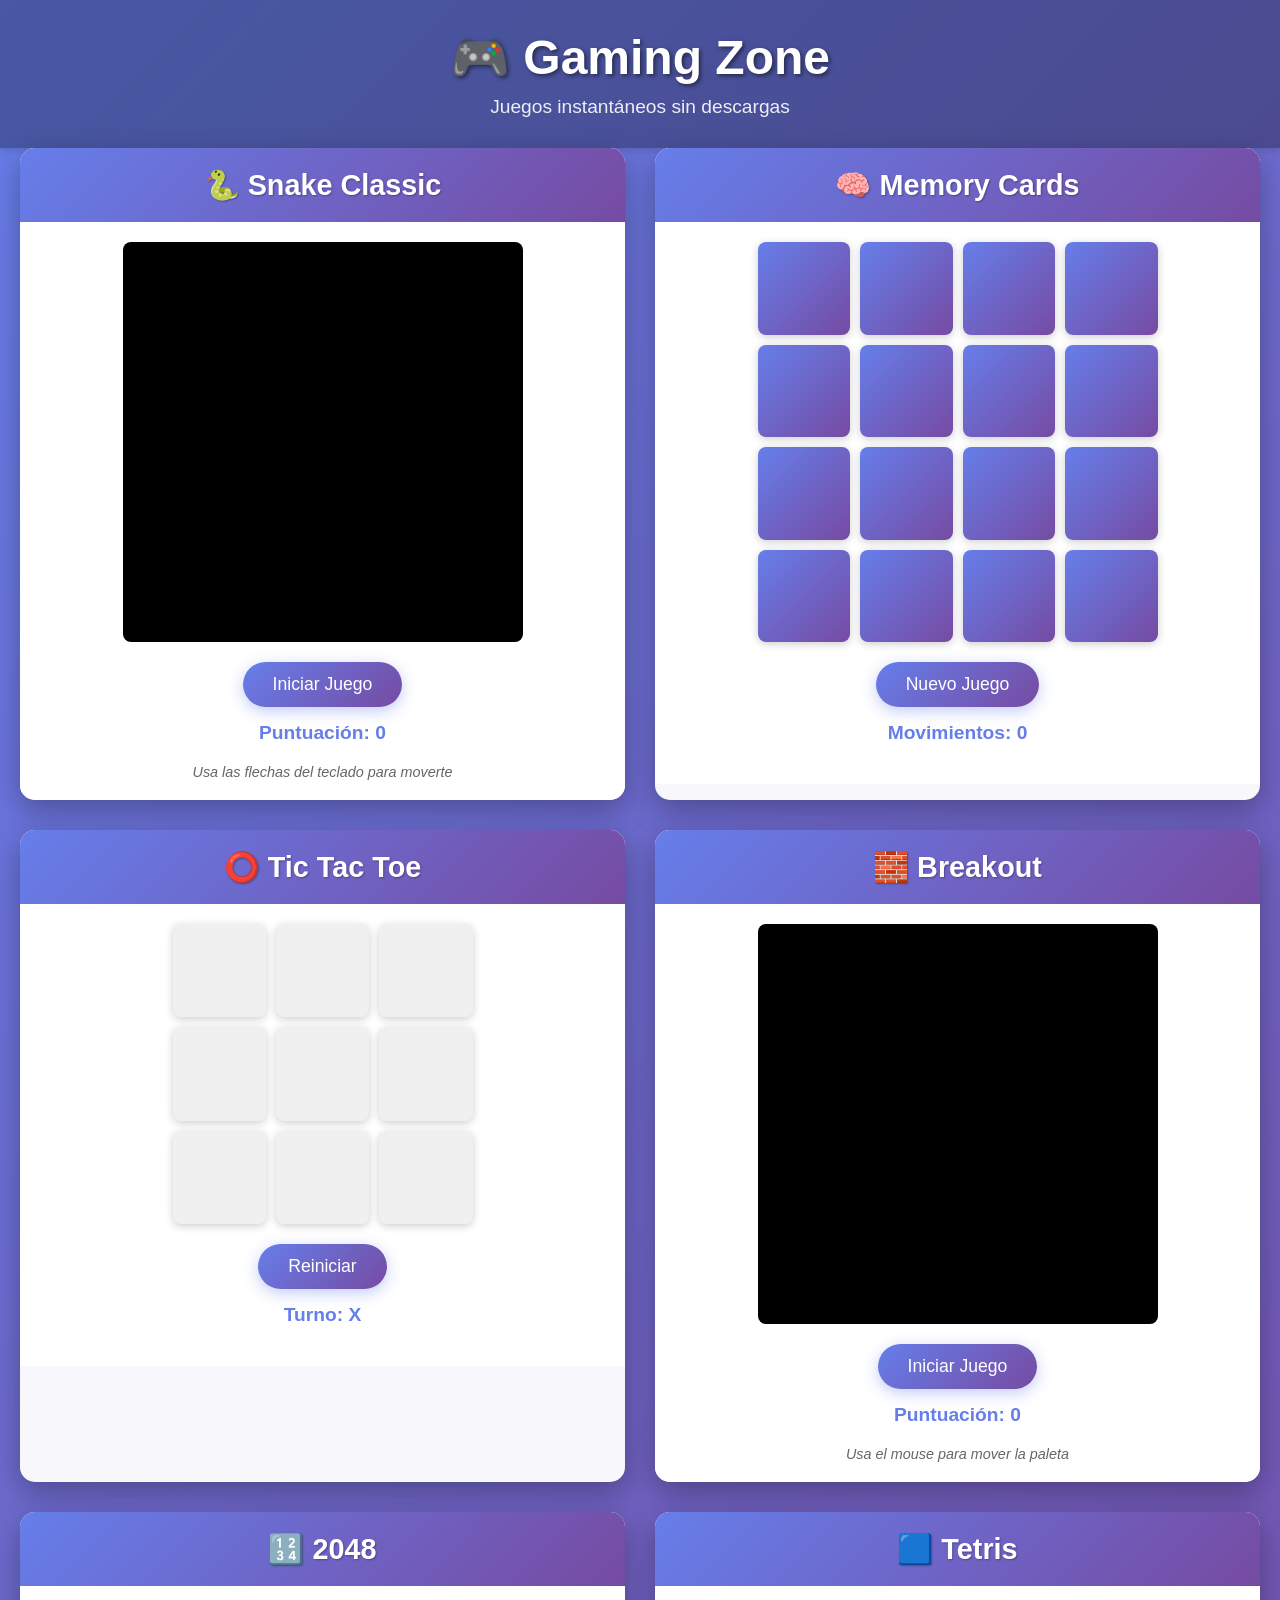
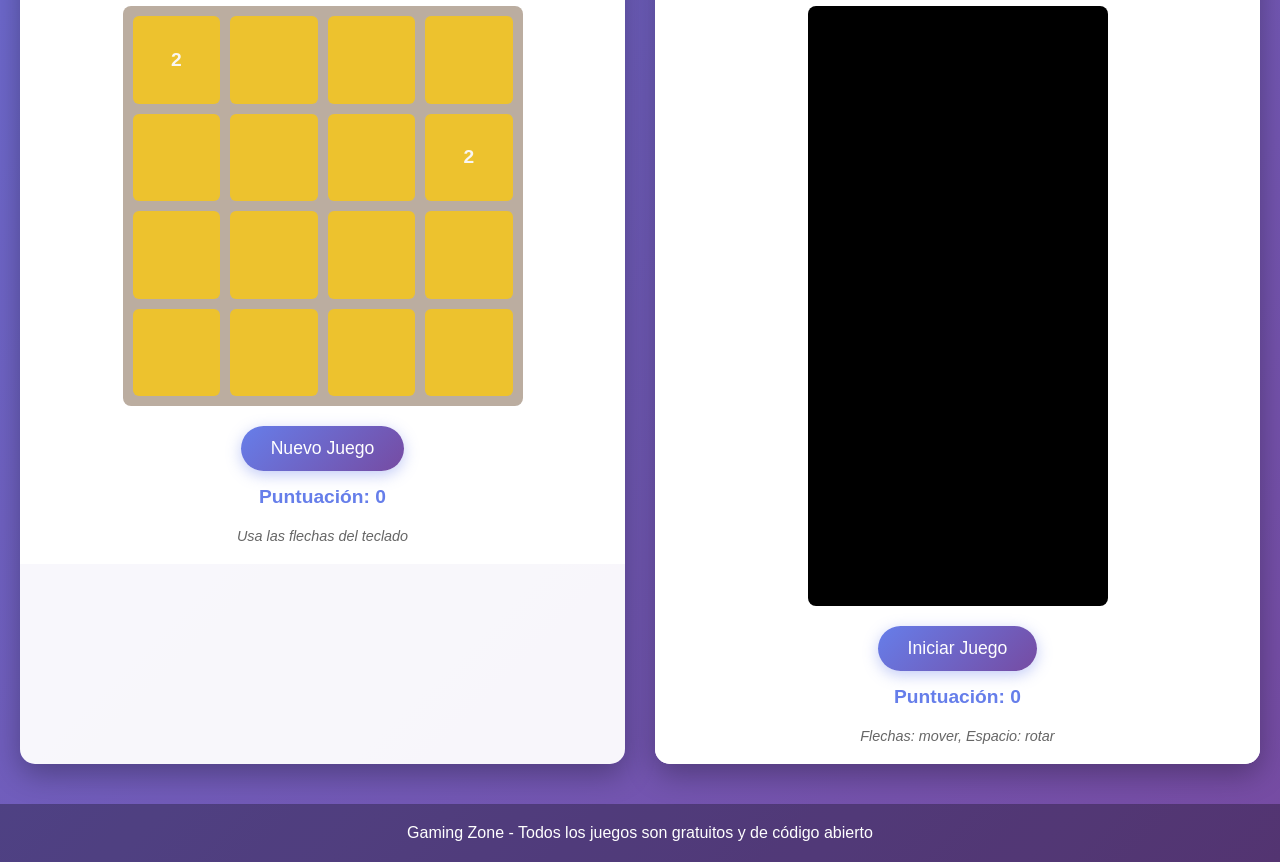
==== index.html @ 4c5938d7 "Crear Gaming Zone - Página de juegos HTML5 para Cloudflare Pages - Añadidos 6 juegos HTML5 completam" ====
<!DOCTYPE html>
<html lang="es">
<head>
    <meta charset="UTF-8">
    <meta name="viewport" content="width=device-width, initial-scale=1.0">
    <title>Gaming Zone - Juegos Gratis</title>
    <link rel="stylesheet" href="styles.css">
</head>
<body>
    <header>
        <div class="container">
            <h1>🎮 Gaming Zone</h1>
            <p class="subtitle">Juegos instantáneos sin descargas</p>
        </div>
    </header>

    <main class="container">
        <section class="games-grid">
            <!-- Snake Game -->
            <div class="game-card">
                <div class="game-header">
                    <h2>🐍 Snake Classic</h2>
                </div>
                <div class="game-container">
                    <canvas id="snakeGame" width="400" height="400"></canvas>
                    <div class="game-controls">
                        <button onclick="startSnake()">Iniciar Juego</button>
                        <p class="score">Puntuación: <span id="snakeScore">0</span></p>
                    </div>
                    <p class="instructions">Usa las flechas del teclado para moverte</p>
                </div>
            </div>

            <!-- Memory Game -->
            <div class="game-card">
                <div class="game-header">
                    <h2>🧠 Memory Cards</h2>
                </div>
                <div class="game-container">
                    <div id="memoryGame" class="memory-grid"></div>
                    <div class="game-controls">
                        <button onclick="startMemory()">Nuevo Juego</button>
                        <p class="score">Movimientos: <span id="memoryMoves">0</span></p>
                    </div>
                </div>
            </div>

            <!-- Tic Tac Toe -->
            <div class="game-card">
                <div class="game-header">
                    <h2>⭕ Tic Tac Toe</h2>
                </div>
                <div class="game-container">
                    <div id="ticTacToe" class="tictactoe-grid"></div>
                    <div class="game-controls">
                        <button onclick="startTicTacToe()">Reiniciar</button>
                        <p class="score" id="tictactoeStatus">Turno: X</p>
                    </div>
                </div>
            </div>

            <!-- Breakout Game -->
            <div class="game-card">
                <div class="game-header">
                    <h2>🧱 Breakout</h2>
                </div>
                <div class="game-container">
                    <canvas id="breakoutGame" width="400" height="400"></canvas>
                    <div class="game-controls">
                        <button onclick="startBreakout()">Iniciar Juego</button>
                        <p class="score">Puntuación: <span id="breakoutScore">0</span></p>
                    </div>
                    <p class="instructions">Usa el mouse para mover la paleta</p>
                </div>
            </div>

            <!-- 2048 Game -->
            <div class="game-card">
                <div class="game-header">
                    <h2>🔢 2048</h2>
                </div>
                <div class="game-container">
                    <div id="game2048" class="game2048-grid"></div>
                    <div class="game-controls">
                        <button onclick="start2048()">Nuevo Juego</button>
                        <p class="score">Puntuación: <span id="score2048">0</span></p>
                    </div>
                    <p class="instructions">Usa las flechas del teclado</p>
                </div>
            </div>

            <!-- Tetris -->
            <div class="game-card">
                <div class="game-header">
                    <h2>🟦 Tetris</h2>
                </div>
                <div class="game-container">
                    <canvas id="tetrisGame" width="300" height="600"></canvas>
                    <div class="game-controls">
                        <button onclick="startTetris()">Iniciar Juego</button>
                        <p class="score">Puntuación: <span id="tetrisScore">0</span></p>
                    </div>
                    <p class="instructions">Flechas: mover, Espacio: rotar</p>
                </div>
            </div>
        </section>
    </main>

    <footer>
        <div class="container">
            <p>Gaming Zone - Todos los juegos son gratuitos y de código abierto</p>
        </div>
    </footer>

    <script src="games.js"></script>
</body>
</html>
---- styles.css ----
* {
    margin: 0;
    padding: 0;
    box-sizing: border-box;
}

body {
    font-family: 'Segoe UI', Tahoma, Geneva, Verdana, sans-serif;
    background: linear-gradient(135deg, #667eea 0%, #764ba2 100%);
    min-height: 100vh;
    color: #fff;
}

.container {
    max-width: 1400px;
    margin: 0 auto;
    padding: 0 20px;
}

header {
    background: rgba(0, 0, 0, 0.3);
    padding: 30px 0;
    text-align: center;
    box-shadow: 0 4px 6px rgba(0, 0, 0, 0.1);
}

header h1 {
    font-size: 3em;
    margin-bottom: 10px;
    text-shadow: 2px 2px 4px rgba(0, 0, 0, 0.5);
}

.subtitle {
    font-size: 1.2em;
    opacity: 0.9;
}

main {
    padding: 40px 20px;
}

.games-grid {
    display: grid;
    grid-template-columns: repeat(auto-fit, minmax(450px, 1fr));
    gap: 30px;
    margin-bottom: 40px;
}

.game-card {
    background: rgba(255, 255, 255, 0.95);
    border-radius: 15px;
    overflow: hidden;
    box-shadow: 0 10px 30px rgba(0, 0, 0, 0.3);
    transition: transform 0.3s ease, box-shadow 0.3s ease;
}

.game-card:hover {
    transform: translateY(-5px);
    box-shadow: 0 15px 40px rgba(0, 0, 0, 0.4);
}

.game-header {
    background: linear-gradient(135deg, #667eea 0%, #764ba2 100%);
    padding: 20px;
    text-align: center;
}

.game-header h2 {
    color: #fff;
    font-size: 1.8em;
    text-shadow: 1px 1px 2px rgba(0, 0, 0, 0.3);
}

.game-container {
    padding: 20px;
    background: #fff;
    color: #333;
}

canvas {
    display: block;
    margin: 0 auto 20px;
    background: #000;
    border-radius: 8px;
    max-width: 100%;
    height: auto;
}

.game-controls {
    text-align: center;
    margin: 20px 0;
}

.game-controls button {
    background: linear-gradient(135deg, #667eea 0%, #764ba2 100%);
    color: white;
    border: none;
    padding: 12px 30px;
    font-size: 1.1em;
    border-radius: 25px;
    cursor: pointer;
    transition: all 0.3s ease;
    box-shadow: 0 4px 15px rgba(102, 126, 234, 0.4);
}

.game-controls button:hover {
    transform: scale(1.05);
    box-shadow: 0 6px 20px rgba(102, 126, 234, 0.6);
}

.game-controls button:active {
    transform: scale(0.98);
}

.score {
    margin-top: 15px;
    font-size: 1.2em;
    font-weight: bold;
    color: #667eea;
}

.instructions {
    text-align: center;
    font-size: 0.9em;
    color: #666;
    margin-top: 10px;
    font-style: italic;
}

/* Memory Game Styles */
.memory-grid {
    display: grid;
    grid-template-columns: repeat(4, 1fr);
    gap: 10px;
    max-width: 400px;
    margin: 0 auto 20px;
}

.memory-card {
    aspect-ratio: 1;
    background: linear-gradient(135deg, #667eea 0%, #764ba2 100%);
    border-radius: 8px;
    cursor: pointer;
    display: flex;
    align-items: center;
    justify-content: center;
    font-size: 2em;
    transition: all 0.3s ease;
    box-shadow: 0 2px 8px rgba(0, 0, 0, 0.2);
}

.memory-card:hover {
    transform: scale(1.05);
}

.memory-card.flipped {
    background: #fff;
    box-shadow: 0 4px 12px rgba(0, 0, 0, 0.3);
}

.memory-card.matched {
    background: #4caf50;
    cursor: default;
}

/* Tic Tac Toe Styles */
.tictactoe-grid {
    display: grid;
    grid-template-columns: repeat(3, 1fr);
    gap: 10px;
    max-width: 300px;
    margin: 0 auto 20px;
}

.tictactoe-cell {
    aspect-ratio: 1;
    background: #f0f0f0;
    border-radius: 8px;
    cursor: pointer;
    display: flex;
    align-items: center;
    justify-content: center;
    font-size: 3em;
    font-weight: bold;
    transition: all 0.2s ease;
    box-shadow: 0 2px 8px rgba(0, 0, 0, 0.2);
}

.tictactoe-cell:hover {
    background: #e0e0e0;
    transform: scale(1.05);
}

.tictactoe-cell.x {
    color: #667eea;
}

.tictactoe-cell.o {
    color: #764ba2;
}

/* 2048 Game Styles */
.game2048-grid {
    display: grid;
    grid-template-columns: repeat(4, 1fr);
    gap: 10px;
    max-width: 400px;
    margin: 0 auto 20px;
    background: #bbada0;
    padding: 10px;
    border-radius: 8px;
}

.tile-2048 {
    aspect-ratio: 1;
    background: #eee4da;
    border-radius: 6px;
    display: flex;
    align-items: center;
    justify-content: center;
    font-size: 2em;
    font-weight: bold;
    color: #776e65;
    transition: all 0.15s ease;
}

.tile-2048.tile-2 { background: #eee4da; color: #776e65; }
.tile-2048.tile-4 { background: #ede0c8; color: #776e65; }
.tile-2048.tile-8 { background: #f2b179; color: #f9f6f2; }
.tile-2048.tile-16 { background: #f59563; color: #f9f6f2; }
.tile-2048.tile-32 { background: #f67c5f; color: #f9f6f2; }
.tile-2048.tile-64 { background: #f65e3b; color: #f9f6f2; }
.tile-2048.tile-128 { background: #edcf72; color: #f9f6f2; font-size: 1.5em; }
.tile-2048.tile-256 { background: #edcc61; color: #f9f6f2; font-size: 1.5em; }
.tile-2048.tile-512 { background: #edc850; color: #f9f6f2; font-size: 1.5em; }
.tile-2048.tile-1024 { background: #edc53f; color: #f9f6f2; font-size: 1.2em; }
.tile-2048.tile-2048 { background: #edc22e; color: #f9f6f2; font-size: 1.2em; }

footer {
    background: rgba(0, 0, 0, 0.3);
    padding: 20px 0;
    text-align: center;
    margin-top: 40px;
}

/* Responsive Design */
@media (max-width: 768px) {
    .games-grid {
        grid-template-columns: 1fr;
        gap: 20px;
    }

    header h1 {
        font-size: 2em;
    }

    .game-header h2 {
        font-size: 1.4em;
    }

    canvas {
        max-width: 100%;
    }
}
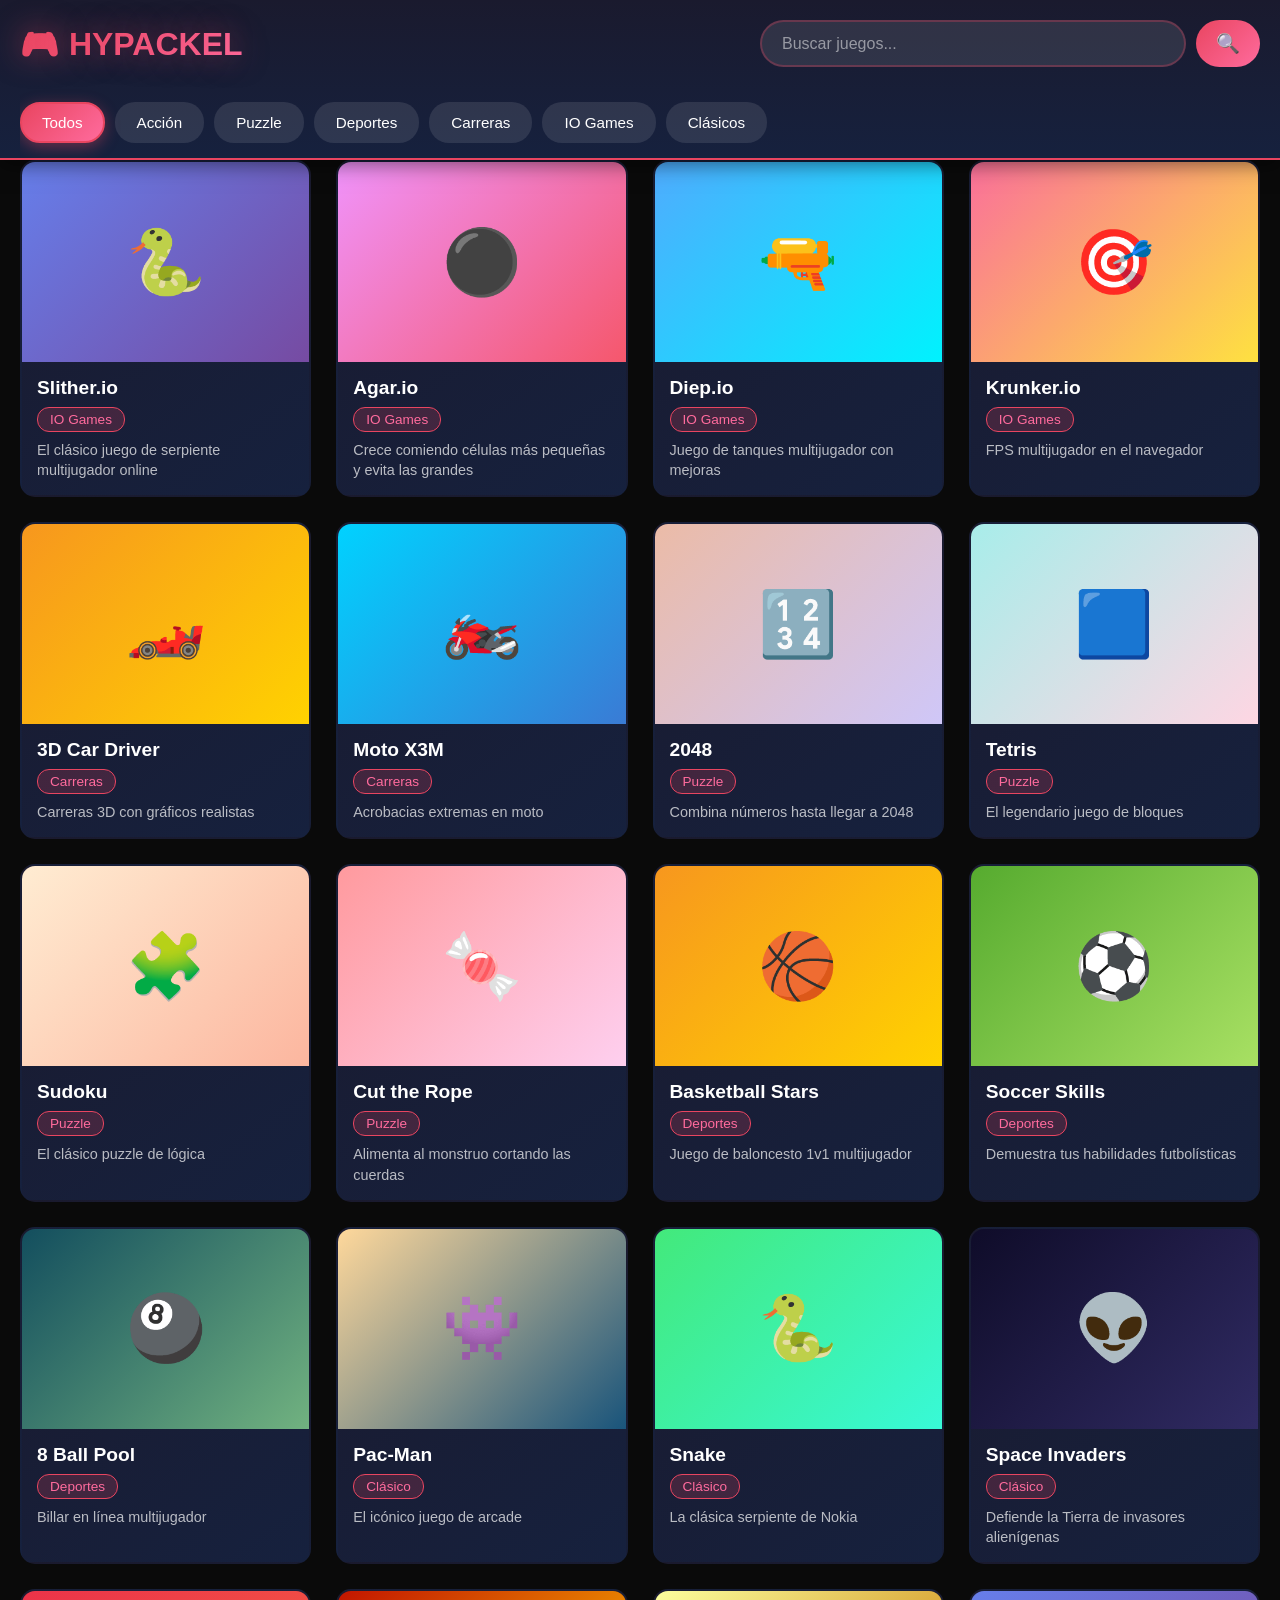
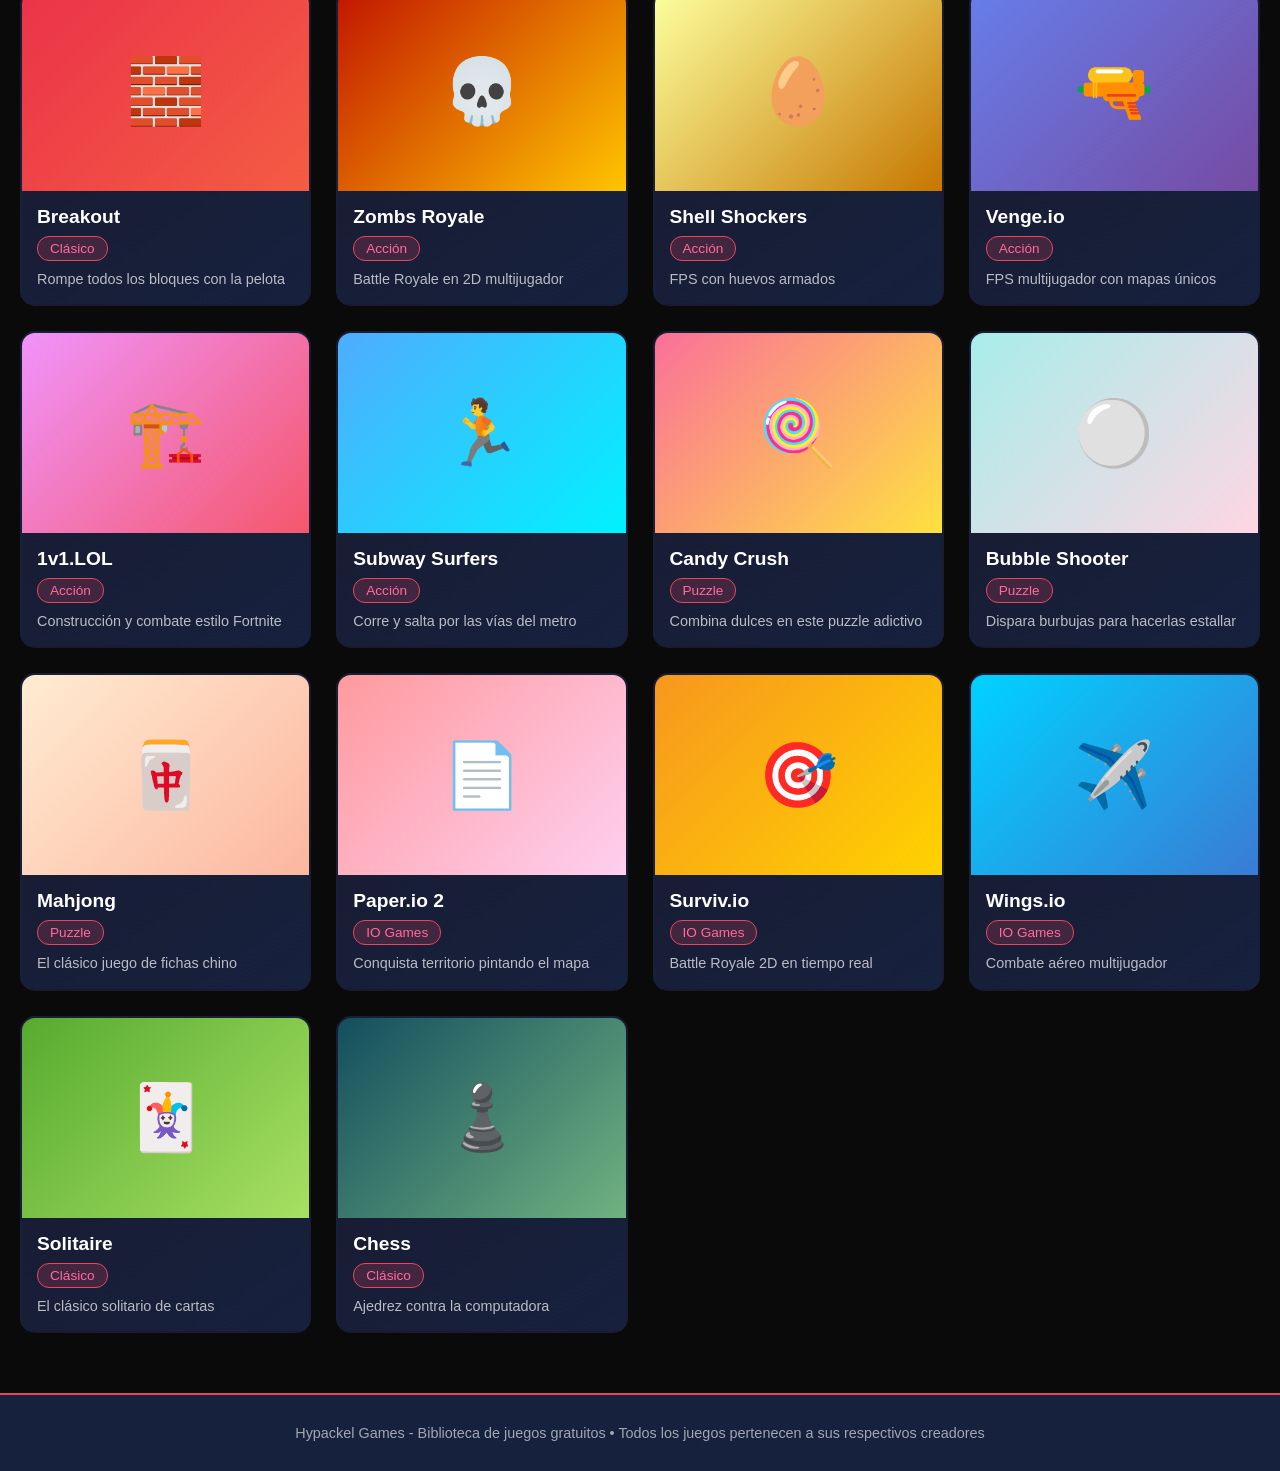
==== commit a999f2b1: "Rediseñar como biblioteca de juegos embebidos tipo Hypackel - Reemplazar juegos nativos con bibliote" ====
--- a/index.html
+++ b/index.html
@@ -3,115 +3,65 @@
 <head>
     <meta charset="UTF-8">
     <meta name="viewport" content="width=device-width, initial-scale=1.0">
-    <title>Gaming Zone - Juegos Gratis</title>
+    <title>Hypackel Games - Biblioteca de Juegos</title>
     <link rel="stylesheet" href="styles.css">
 </head>
 <body>
+    <!-- Header -->
     <header>
         <div class="container">
-            <h1>🎮 Gaming Zone</h1>
-            <p class="subtitle">Juegos instantáneos sin descargas</p>
+            <div class="header-content">
+                <h1 class="logo">🎮 HYPACKEL</h1>
+                <div class="search-container">
+                    <input type="text" id="searchInput" placeholder="Buscar juegos..." class="search-input">
+                    <button class="search-btn">🔍</button>
+                </div>
+            </div>
+            <nav class="categories">
+                <button class="category-btn active" data-category="all">Todos</button>
+                <button class="category-btn" data-category="action">Acción</button>
+                <button class="category-btn" data-category="puzzle">Puzzle</button>
+                <button class="category-btn" data-category="sports">Deportes</button>
+                <button class="category-btn" data-category="racing">Carreras</button>
+                <button class="category-btn" data-category="io">IO Games</button>
+                <button class="category-btn" data-category="classic">Clásicos</button>
+            </nav>
         </div>
     </header>
 
+    <!-- Main Content -->
     <main class="container">
-        <section class="games-grid">
-            <!-- Snake Game -->
-            <div class="game-card">
-                <div class="game-header">
-                    <h2>🐍 Snake Classic</h2>
-                </div>
-                <div class="game-container">
-                    <canvas id="snakeGame" width="400" height="400"></canvas>
-                    <div class="game-controls">
-                        <button onclick="startSnake()">Iniciar Juego</button>
-                        <p class="score">Puntuación: <span id="snakeScore">0</span></p>
-                    </div>
-                    <p class="instructions">Usa las flechas del teclado para moverte</p>
-                </div>
-            </div>
+        <div id="gamesGrid" class="games-library"></div>
 
-            <!-- Memory Game -->
-            <div class="game-card">
-                <div class="game-header">
-                    <h2>🧠 Memory Cards</h2>
-                </div>
-                <div class="game-container">
-                    <div id="memoryGame" class="memory-grid"></div>
-                    <div class="game-controls">
-                        <button onclick="startMemory()">Nuevo Juego</button>
-                        <p class="score">Movimientos: <span id="memoryMoves">0</span></p>
-                    </div>
-                </div>
-            </div>
-
-            <!-- Tic Tac Toe -->
-            <div class="game-card">
-                <div class="game-header">
-                    <h2>⭕ Tic Tac Toe</h2>
-                </div>
-                <div class="game-container">
-                    <div id="ticTacToe" class="tictactoe-grid"></div>
-                    <div class="game-controls">
-                        <button onclick="startTicTacToe()">Reiniciar</button>
-                        <p class="score" id="tictactoeStatus">Turno: X</p>
-                    </div>
-                </div>
-            </div>
-
-            <!-- Breakout Game -->
-            <div class="game-card">
-                <div class="game-header">
-                    <h2>🧱 Breakout</h2>
-                </div>
-                <div class="game-container">
-                    <canvas id="breakoutGame" width="400" height="400"></canvas>
-                    <div class="game-controls">
-                        <button onclick="startBreakout()">Iniciar Juego</button>
-                        <p class="score">Puntuación: <span id="breakoutScore">0</span></p>
-                    </div>
-                    <p class="instructions">Usa el mouse para mover la paleta</p>
-                </div>
-            </div>
-
-            <!-- 2048 Game -->
-            <div class="game-card">
-                <div class="game-header">
-                    <h2>🔢 2048</h2>
-                </div>
-                <div class="game-container">
-                    <div id="game2048" class="game2048-grid"></div>
-                    <div class="game-controls">
-                        <button onclick="start2048()">Nuevo Juego</button>
-                        <p class="score">Puntuación: <span id="score2048">0</span></p>
-                    </div>
-                    <p class="instructions">Usa las flechas del teclado</p>
-                </div>
-            </div>
-
-            <!-- Tetris -->
-            <div class="game-card">
-                <div class="game-header">
-                    <h2>🟦 Tetris</h2>
-                </div>
-                <div class="game-container">
-                    <canvas id="tetrisGame" width="300" height="600"></canvas>
-                    <div class="game-controls">
-                        <button onclick="startTetris()">Iniciar Juego</button>
-                        <p class="score">Puntuación: <span id="tetrisScore">0</span></p>
-                    </div>
-                    <p class="instructions">Flechas: mover, Espacio: rotar</p>
-                </div>
-            </div>
-        </section>
+        <div id="noResults" class="no-results" style="display: none;">
+            <p>😕 No se encontraron juegos con ese nombre</p>
+        </div>
     </main>
 
+    <!-- Game Modal -->
+    <div id="gameModal" class="modal">
+        <div class="modal-content">
+            <div class="modal-header">
+                <h2 id="modalTitle"></h2>
+                <button class="close-btn" onclick="closeGame()">&times;</button>
+            </div>
+            <div class="modal-body">
+                <iframe id="gameFrame" allowfullscreen></iframe>
+            </div>
+            <div class="modal-footer">
+                <button onclick="fullscreenGame()" class="fullscreen-btn">⛶ Pantalla Completa</button>
+                <button onclick="closeGame()" class="close-game-btn">Cerrar</button>
+            </div>
+        </div>
+    </div>
+
+    <!-- Footer -->
     <footer>
         <div class="container">
-            <p>Gaming Zone - Todos los juegos son gratuitos y de código abierto</p>
+            <p>Hypackel Games - Biblioteca de juegos gratuitos • Todos los juegos pertenecen a sus respectivos creadores</p>
         </div>
     </footer>
 
-    <script src="games.js"></script>
+    <script src="library.js"></script>
 </body>
 </html>
--- a/styles.css
+++ b/styles.css
@@ -1,3 +1,4 @@
+/* Reset y Base */
 * {
     margin: 0;
     padding: 0;
@@ -6,9 +7,9 @@
 
 body {
     font-family: 'Segoe UI', Tahoma, Geneva, Verdana, sans-serif;
-    background: linear-gradient(135deg, #667eea 0%, #764ba2 100%);
+    background: #0a0a0a;
+    color: #fff;
     min-height: 100vh;
-    color: #fff;
 }
 
 .container {
@@ -17,248 +18,407 @@
     padding: 0 20px;
 }
 
+/* Header */
 header {
-    background: rgba(0, 0, 0, 0.3);
+    background: linear-gradient(180deg, #1a1a2e 0%, #16213e 100%);
+    border-bottom: 2px solid #e94560;
+    position: sticky;
+    top: 0;
+    z-index: 100;
+    box-shadow: 0 4px 20px rgba(0, 0, 0, 0.5);
+}
+
+.header-content {
+    display: flex;
+    justify-content: space-between;
+    align-items: center;
+    padding: 20px 0;
+    gap: 20px;
+}
+
+.logo {
+    font-size: 2em;
+    font-weight: bold;
+    background: linear-gradient(135deg, #e94560 0%, #ff6b9d 100%);
+    -webkit-background-clip: text;
+    -webkit-text-fill-color: transparent;
+    background-clip: text;
+    text-shadow: 0 0 30px rgba(233, 69, 96, 0.5);
+}
+
+/* Search Bar */
+.search-container {
+    display: flex;
+    gap: 10px;
+    flex: 1;
+    max-width: 500px;
+}
+
+.search-input {
+    flex: 1;
+    padding: 12px 20px;
+    background: rgba(255, 255, 255, 0.1);
+    border: 2px solid rgba(233, 69, 96, 0.3);
+    border-radius: 25px;
+    color: #fff;
+    font-size: 1em;
+    outline: none;
+    transition: all 0.3s ease;
+}
+
+.search-input::placeholder {
+    color: rgba(255, 255, 255, 0.5);
+}
+
+.search-input:focus {
+    border-color: #e94560;
+    background: rgba(255, 255, 255, 0.15);
+    box-shadow: 0 0 20px rgba(233, 69, 96, 0.3);
+}
+
+.search-btn {
+    padding: 12px 20px;
+    background: linear-gradient(135deg, #e94560 0%, #ff6b9d 100%);
+    border: none;
+    border-radius: 25px;
+    color: white;
+    cursor: pointer;
+    font-size: 1.2em;
+    transition: all 0.3s ease;
+}
+
+.search-btn:hover {
+    transform: scale(1.1);
+    box-shadow: 0 0 20px rgba(233, 69, 96, 0.6);
+}
+
+/* Categories */
+.categories {
+    display: flex;
+    gap: 10px;
+    padding: 15px 0;
+    overflow-x: auto;
+    scrollbar-width: thin;
+    scrollbar-color: #e94560 transparent;
+}
+
+.categories::-webkit-scrollbar {
+    height: 6px;
+}
+
+.categories::-webkit-scrollbar-track {
+    background: transparent;
+}
+
+.categories::-webkit-scrollbar-thumb {
+    background: #e94560;
+    border-radius: 3px;
+}
+
+.category-btn {
+    padding: 10px 20px;
+    background: rgba(255, 255, 255, 0.1);
+    border: 2px solid transparent;
+    border-radius: 20px;
+    color: #fff;
+    cursor: pointer;
+    font-size: 0.95em;
+    font-weight: 500;
+    white-space: nowrap;
+    transition: all 0.3s ease;
+}
+
+.category-btn:hover {
+    background: rgba(233, 69, 96, 0.2);
+    border-color: #e94560;
+}
+
+.category-btn.active {
+    background: linear-gradient(135deg, #e94560 0%, #ff6b9d 100%);
+    border-color: #e94560;
+    box-shadow: 0 4px 15px rgba(233, 69, 96, 0.4);
+}
+
+/* Main Content */
+main {
+    padding: 40px 20px;
+    min-height: calc(100vh - 300px);
+}
+
+/* Games Library Grid */
+.games-library {
+    display: grid;
+    grid-template-columns: repeat(auto-fill, minmax(280px, 1fr));
+    gap: 25px;
+    margin-bottom: 40px;
+}
+
+/* Game Card */
+.game-item {
+    background: linear-gradient(145deg, #1a1a2e 0%, #16213e 100%);
+    border-radius: 15px;
+    overflow: hidden;
+    cursor: pointer;
+    transition: all 0.3s ease;
+    border: 2px solid transparent;
+    position: relative;
+}
+
+.game-item:hover {
+    transform: translateY(-10px);
+    border-color: #e94560;
+    box-shadow: 0 10px 30px rgba(233, 69, 96, 0.4);
+}
+
+.game-thumbnail {
+    width: 100%;
+    height: 200px;
+    background: linear-gradient(135deg, #667eea 0%, #764ba2 100%);
+    display: flex;
+    align-items: center;
+    justify-content: center;
+    font-size: 4em;
+    position: relative;
+    overflow: hidden;
+}
+
+.game-thumbnail::after {
+    content: '▶';
+    position: absolute;
+    top: 50%;
+    left: 50%;
+    transform: translate(-50%, -50%);
+    font-size: 0.5em;
+    background: rgba(0, 0, 0, 0.7);
+    width: 60px;
+    height: 60px;
+    border-radius: 50%;
+    display: flex;
+    align-items: center;
+    justify-content: center;
+    opacity: 0;
+    transition: opacity 0.3s ease;
+}
+
+.game-item:hover .game-thumbnail::after {
+    opacity: 1;
+}
+
+.game-info {
+    padding: 15px;
+}
+
+.game-title {
+    font-size: 1.2em;
+    font-weight: bold;
+    margin-bottom: 8px;
+    color: #fff;
+}
+
+.game-category {
+    display: inline-block;
+    padding: 4px 12px;
+    background: rgba(233, 69, 96, 0.2);
+    border: 1px solid #e94560;
+    border-radius: 12px;
+    font-size: 0.85em;
+    color: #ff6b9d;
+    margin-bottom: 8px;
+}
+
+.game-description {
+    font-size: 0.9em;
+    color: rgba(255, 255, 255, 0.7);
+    line-height: 1.4;
+}
+
+/* No Results */
+.no-results {
+    text-align: center;
+    padding: 60px 20px;
+    font-size: 1.2em;
+    color: rgba(255, 255, 255, 0.5);
+}
+
+/* Modal */
+.modal {
+    display: none;
+    position: fixed;
+    top: 0;
+    left: 0;
+    width: 100%;
+    height: 100%;
+    background: rgba(0, 0, 0, 0.95);
+    z-index: 1000;
+    animation: fadeIn 0.3s ease;
+}
+
+.modal.active {
+    display: flex;
+    align-items: center;
+    justify-content: center;
+}
+
+@keyframes fadeIn {
+    from { opacity: 0; }
+    to { opacity: 1; }
+}
+
+.modal-content {
+    width: 95%;
+    max-width: 1200px;
+    background: #1a1a2e;
+    border-radius: 15px;
+    overflow: hidden;
+    border: 2px solid #e94560;
+    box-shadow: 0 10px 50px rgba(233, 69, 96, 0.3);
+    animation: slideUp 0.4s ease;
+}
+
+@keyframes slideUp {
+    from {
+        transform: translateY(50px);
+        opacity: 0;
+    }
+    to {
+        transform: translateY(0);
+        opacity: 1;
+    }
+}
+
+.modal-header {
+    display: flex;
+    justify-content: space-between;
+    align-items: center;
+    padding: 20px 30px;
+    background: linear-gradient(135deg, #e94560 0%, #ff6b9d 100%);
+}
+
+.modal-header h2 {
+    font-size: 1.5em;
+    color: #fff;
+}
+
+.close-btn {
+    background: none;
+    border: none;
+    color: #fff;
+    font-size: 2.5em;
+    cursor: pointer;
+    line-height: 1;
+    transition: transform 0.2s ease;
+}
+
+.close-btn:hover {
+    transform: scale(1.2) rotate(90deg);
+}
+
+.modal-body {
+    padding: 0;
+    background: #000;
+}
+
+#gameFrame {
+    width: 100%;
+    height: 70vh;
+    border: none;
+    display: block;
+}
+
+.modal-footer {
+    padding: 20px 30px;
+    background: #16213e;
+    display: flex;
+    gap: 15px;
+    justify-content: center;
+}
+
+.fullscreen-btn,
+.close-game-btn {
+    padding: 12px 30px;
+    border: none;
+    border-radius: 25px;
+    font-size: 1em;
+    font-weight: 600;
+    cursor: pointer;
+    transition: all 0.3s ease;
+}
+
+.fullscreen-btn {
+    background: linear-gradient(135deg, #667eea 0%, #764ba2 100%);
+    color: white;
+}
+
+.fullscreen-btn:hover {
+    transform: scale(1.05);
+    box-shadow: 0 5px 20px rgba(102, 126, 234, 0.4);
+}
+
+.close-game-btn {
+    background: rgba(255, 255, 255, 0.1);
+    color: white;
+    border: 2px solid rgba(255, 255, 255, 0.2);
+}
+
+.close-game-btn:hover {
+    background: rgba(255, 255, 255, 0.2);
+    border-color: #e94560;
+}
+
+/* Footer */
+footer {
+    background: #16213e;
+    border-top: 2px solid #e94560;
     padding: 30px 0;
     text-align: center;
-    box-shadow: 0 4px 6px rgba(0, 0, 0, 0.1);
-}
-
-header h1 {
-    font-size: 3em;
-    margin-bottom: 10px;
-    text-shadow: 2px 2px 4px rgba(0, 0, 0, 0.5);
-}
-
-.subtitle {
-    font-size: 1.2em;
-    opacity: 0.9;
-}
-
-main {
-    padding: 40px 20px;
-}
-
-.games-grid {
-    display: grid;
-    grid-template-columns: repeat(auto-fit, minmax(450px, 1fr));
-    gap: 30px;
-    margin-bottom: 40px;
-}
-
-.game-card {
-    background: rgba(255, 255, 255, 0.95);
-    border-radius: 15px;
-    overflow: hidden;
-    box-shadow: 0 10px 30px rgba(0, 0, 0, 0.3);
-    transition: transform 0.3s ease, box-shadow 0.3s ease;
-}
-
-.game-card:hover {
-    transform: translateY(-5px);
-    box-shadow: 0 15px 40px rgba(0, 0, 0, 0.4);
-}
-
-.game-header {
-    background: linear-gradient(135deg, #667eea 0%, #764ba2 100%);
-    padding: 20px;
-    text-align: center;
-}
-
-.game-header h2 {
-    color: #fff;
-    font-size: 1.8em;
-    text-shadow: 1px 1px 2px rgba(0, 0, 0, 0.3);
-}
-
-.game-container {
-    padding: 20px;
-    background: #fff;
-    color: #333;
-}
-
-canvas {
-    display: block;
-    margin: 0 auto 20px;
-    background: #000;
-    border-radius: 8px;
-    max-width: 100%;
-    height: auto;
-}
-
-.game-controls {
-    text-align: center;
-    margin: 20px 0;
-}
-
-.game-controls button {
-    background: linear-gradient(135deg, #667eea 0%, #764ba2 100%);
-    color: white;
-    border: none;
-    padding: 12px 30px;
-    font-size: 1.1em;
-    border-radius: 25px;
-    cursor: pointer;
-    transition: all 0.3s ease;
-    box-shadow: 0 4px 15px rgba(102, 126, 234, 0.4);
-}
-
-.game-controls button:hover {
-    transform: scale(1.05);
-    box-shadow: 0 6px 20px rgba(102, 126, 234, 0.6);
-}
-
-.game-controls button:active {
-    transform: scale(0.98);
-}
-
-.score {
-    margin-top: 15px;
-    font-size: 1.2em;
-    font-weight: bold;
-    color: #667eea;
-}
-
-.instructions {
-    text-align: center;
+    margin-top: 60px;
+}
+
+footer p {
+    color: rgba(255, 255, 255, 0.6);
     font-size: 0.9em;
-    color: #666;
-    margin-top: 10px;
-    font-style: italic;
-}
-
-/* Memory Game Styles */
-.memory-grid {
-    display: grid;
-    grid-template-columns: repeat(4, 1fr);
-    gap: 10px;
-    max-width: 400px;
-    margin: 0 auto 20px;
-}
-
-.memory-card {
-    aspect-ratio: 1;
-    background: linear-gradient(135deg, #667eea 0%, #764ba2 100%);
-    border-radius: 8px;
-    cursor: pointer;
-    display: flex;
-    align-items: center;
-    justify-content: center;
-    font-size: 2em;
-    transition: all 0.3s ease;
-    box-shadow: 0 2px 8px rgba(0, 0, 0, 0.2);
-}
-
-.memory-card:hover {
-    transform: scale(1.05);
-}
-
-.memory-card.flipped {
-    background: #fff;
-    box-shadow: 0 4px 12px rgba(0, 0, 0, 0.3);
-}
-
-.memory-card.matched {
-    background: #4caf50;
-    cursor: default;
-}
-
-/* Tic Tac Toe Styles */
-.tictactoe-grid {
-    display: grid;
-    grid-template-columns: repeat(3, 1fr);
-    gap: 10px;
-    max-width: 300px;
-    margin: 0 auto 20px;
-}
-
-.tictactoe-cell {
-    aspect-ratio: 1;
-    background: #f0f0f0;
-    border-radius: 8px;
-    cursor: pointer;
-    display: flex;
-    align-items: center;
-    justify-content: center;
-    font-size: 3em;
-    font-weight: bold;
-    transition: all 0.2s ease;
-    box-shadow: 0 2px 8px rgba(0, 0, 0, 0.2);
-}
-
-.tictactoe-cell:hover {
-    background: #e0e0e0;
-    transform: scale(1.05);
-}
-
-.tictactoe-cell.x {
-    color: #667eea;
-}
-
-.tictactoe-cell.o {
-    color: #764ba2;
-}
-
-/* 2048 Game Styles */
-.game2048-grid {
-    display: grid;
-    grid-template-columns: repeat(4, 1fr);
-    gap: 10px;
-    max-width: 400px;
-    margin: 0 auto 20px;
-    background: #bbada0;
-    padding: 10px;
-    border-radius: 8px;
-}
-
-.tile-2048 {
-    aspect-ratio: 1;
-    background: #eee4da;
-    border-radius: 6px;
-    display: flex;
-    align-items: center;
-    justify-content: center;
-    font-size: 2em;
-    font-weight: bold;
-    color: #776e65;
-    transition: all 0.15s ease;
-}
-
-.tile-2048.tile-2 { background: #eee4da; color: #776e65; }
-.tile-2048.tile-4 { background: #ede0c8; color: #776e65; }
-.tile-2048.tile-8 { background: #f2b179; color: #f9f6f2; }
-.tile-2048.tile-16 { background: #f59563; color: #f9f6f2; }
-.tile-2048.tile-32 { background: #f67c5f; color: #f9f6f2; }
-.tile-2048.tile-64 { background: #f65e3b; color: #f9f6f2; }
-.tile-2048.tile-128 { background: #edcf72; color: #f9f6f2; font-size: 1.5em; }
-.tile-2048.tile-256 { background: #edcc61; color: #f9f6f2; font-size: 1.5em; }
-.tile-2048.tile-512 { background: #edc850; color: #f9f6f2; font-size: 1.5em; }
-.tile-2048.tile-1024 { background: #edc53f; color: #f9f6f2; font-size: 1.2em; }
-.tile-2048.tile-2048 { background: #edc22e; color: #f9f6f2; font-size: 1.2em; }
-
-footer {
-    background: rgba(0, 0, 0, 0.3);
-    padding: 20px 0;
-    text-align: center;
-    margin-top: 40px;
-}
-
-/* Responsive Design */
+}
+
+/* Responsive */
 @media (max-width: 768px) {
-    .games-grid {
+    .header-content {
+        flex-direction: column;
+    }
+
+    .search-container {
+        width: 100%;
+        max-width: 100%;
+    }
+
+    .logo {
+        font-size: 1.5em;
+    }
+
+    .games-library {
+        grid-template-columns: repeat(auto-fill, minmax(200px, 1fr));
+        gap: 15px;
+    }
+
+    .categories {
+        padding-bottom: 10px;
+    }
+
+    #gameFrame {
+        height: 50vh;
+    }
+
+    .modal-content {
+        width: 98%;
+        margin: 10px;
+    }
+}
+
+@media (max-width: 480px) {
+    .games-library {
         grid-template-columns: 1fr;
-        gap: 20px;
-    }
-
-    header h1 {
-        font-size: 2em;
-    }
-
-    .game-header h2 {
-        font-size: 1.4em;
-    }
-
-    canvas {
-        max-width: 100%;
-    }
-}
+    }
+
+    .game-thumbnail {
+        height: 180px;
+    }
+}
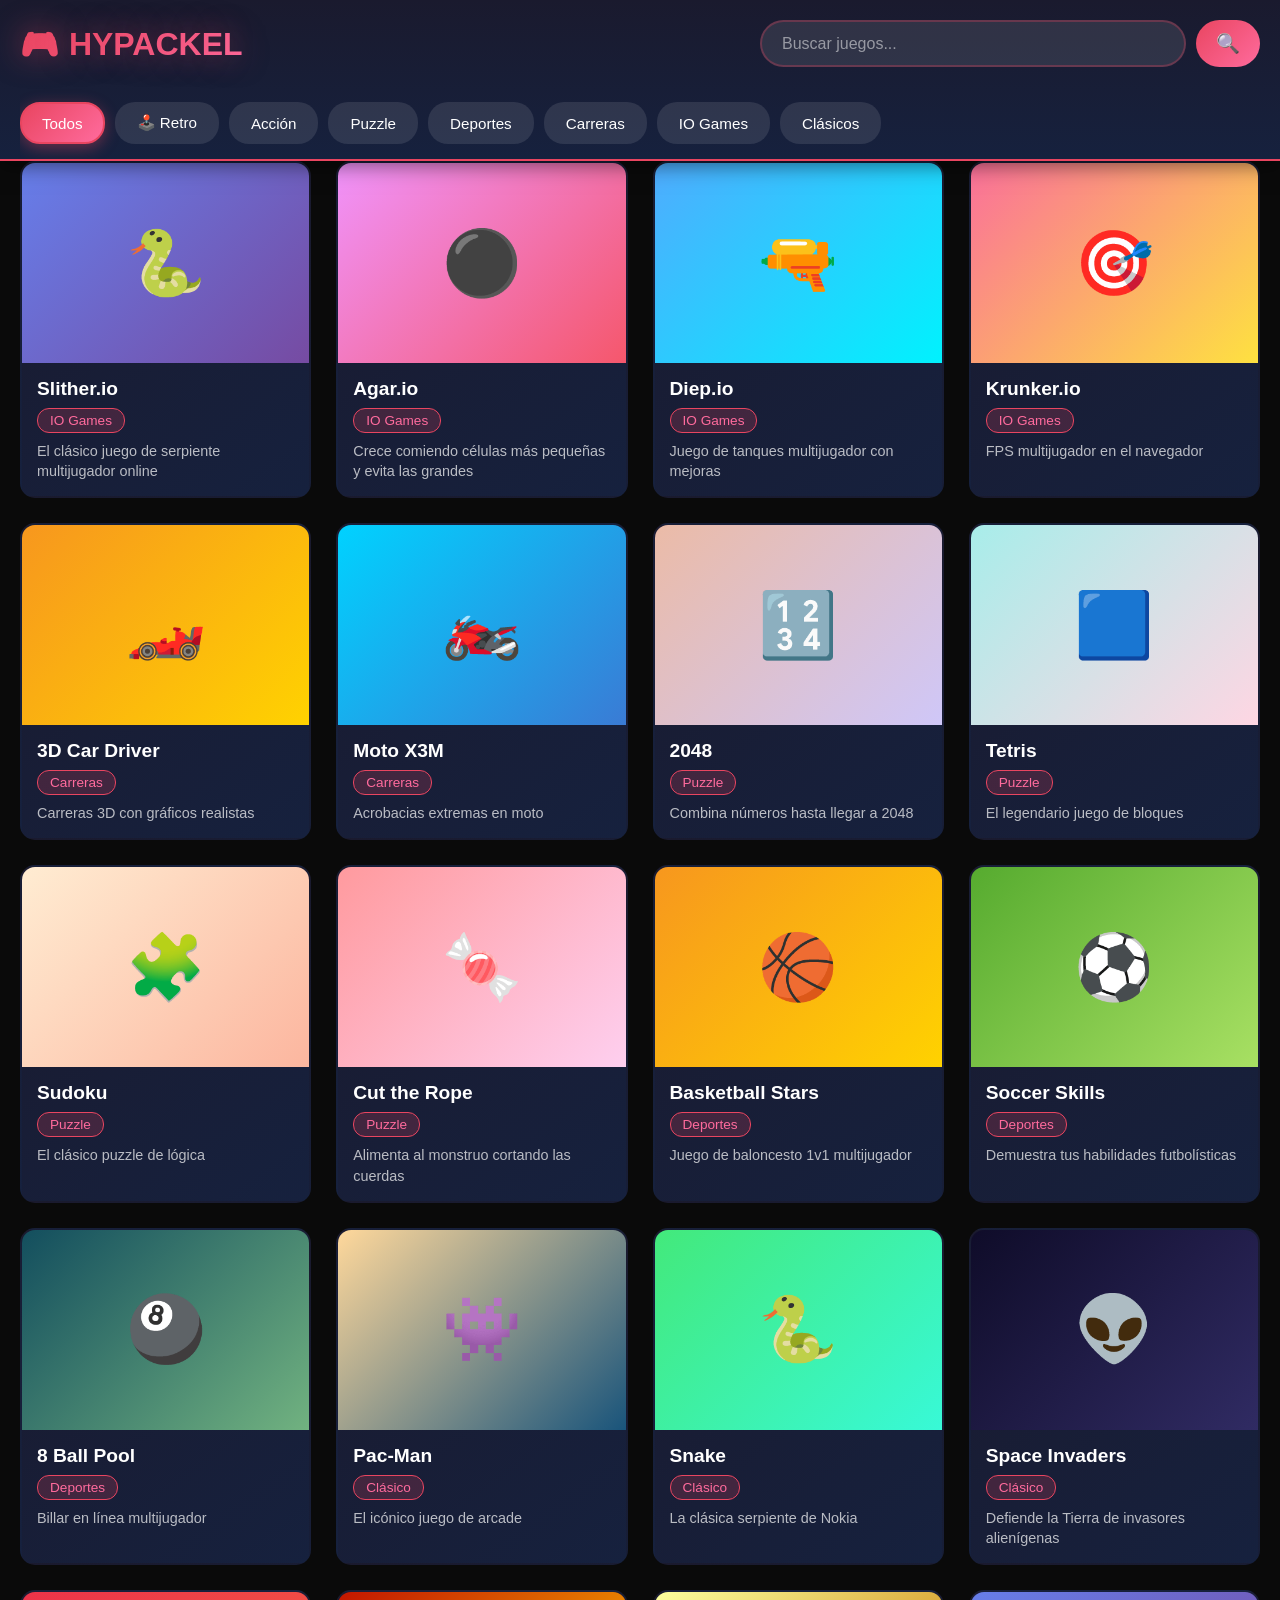
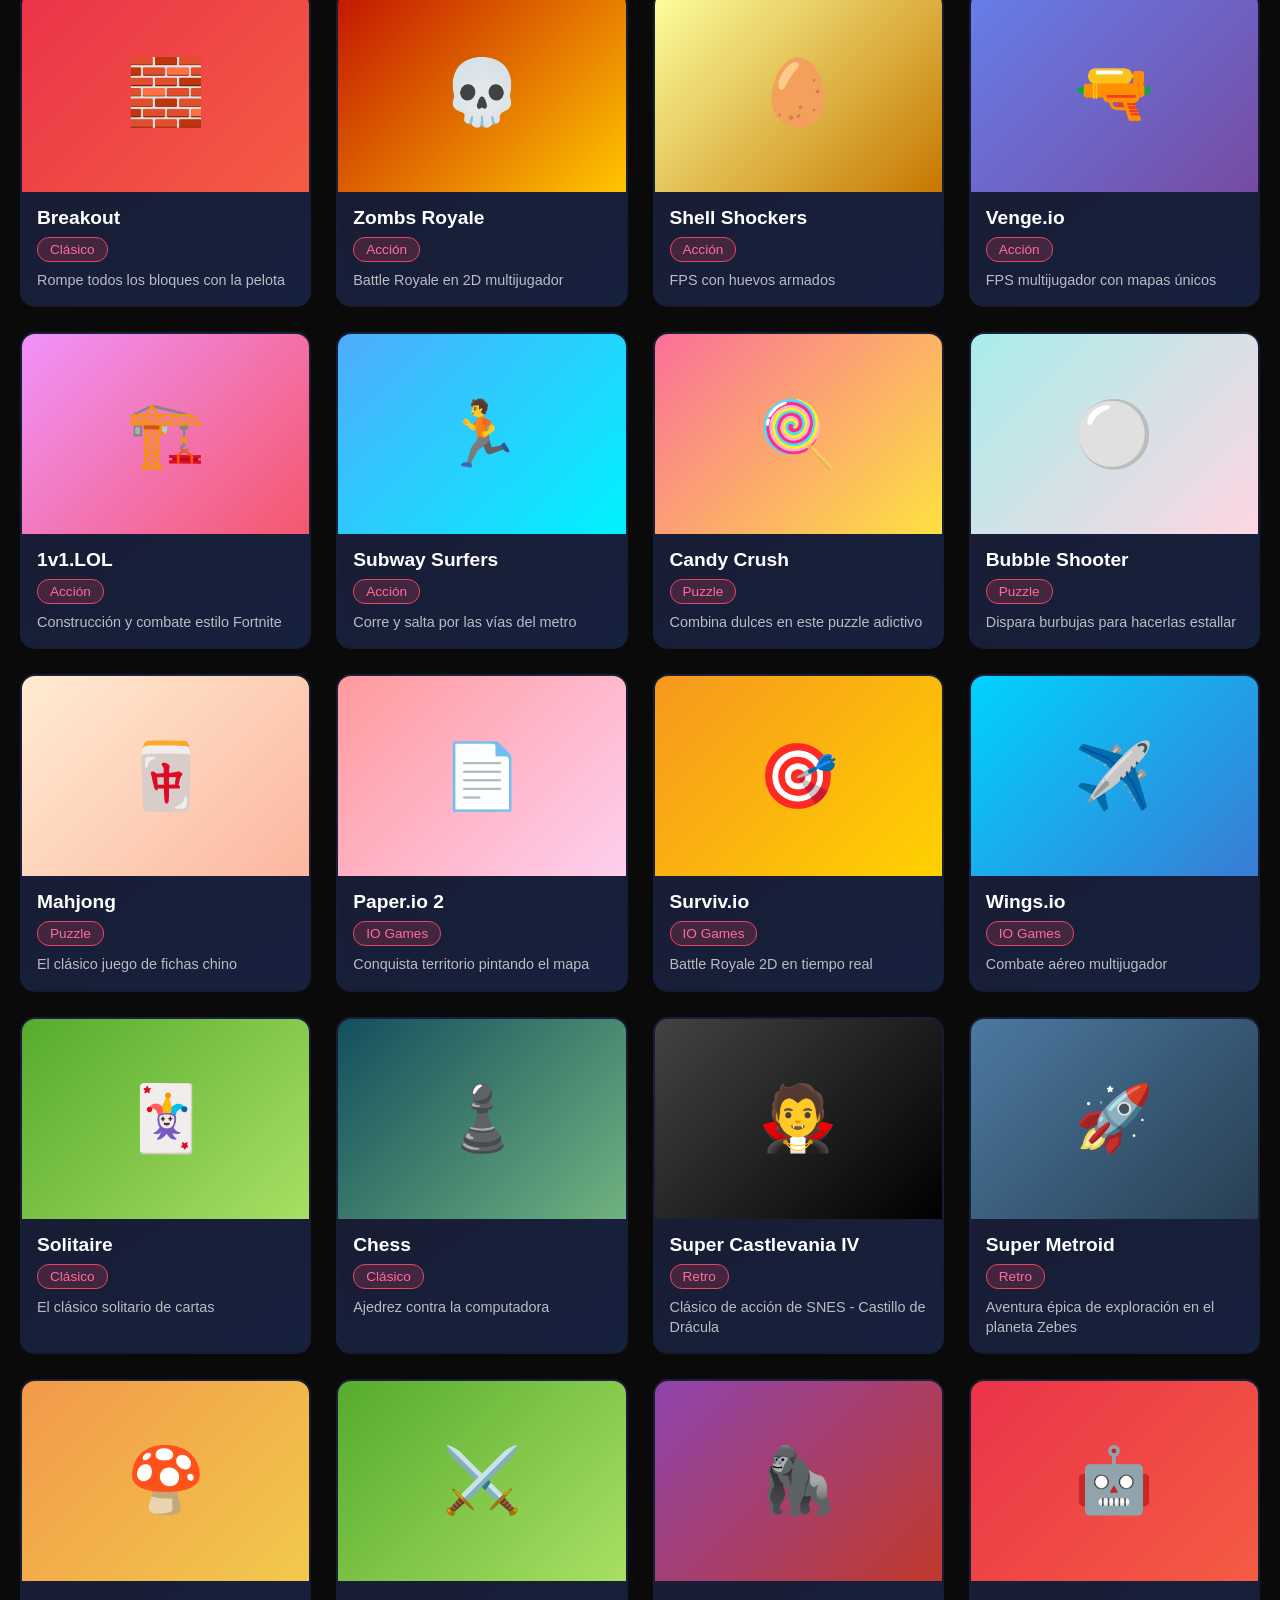
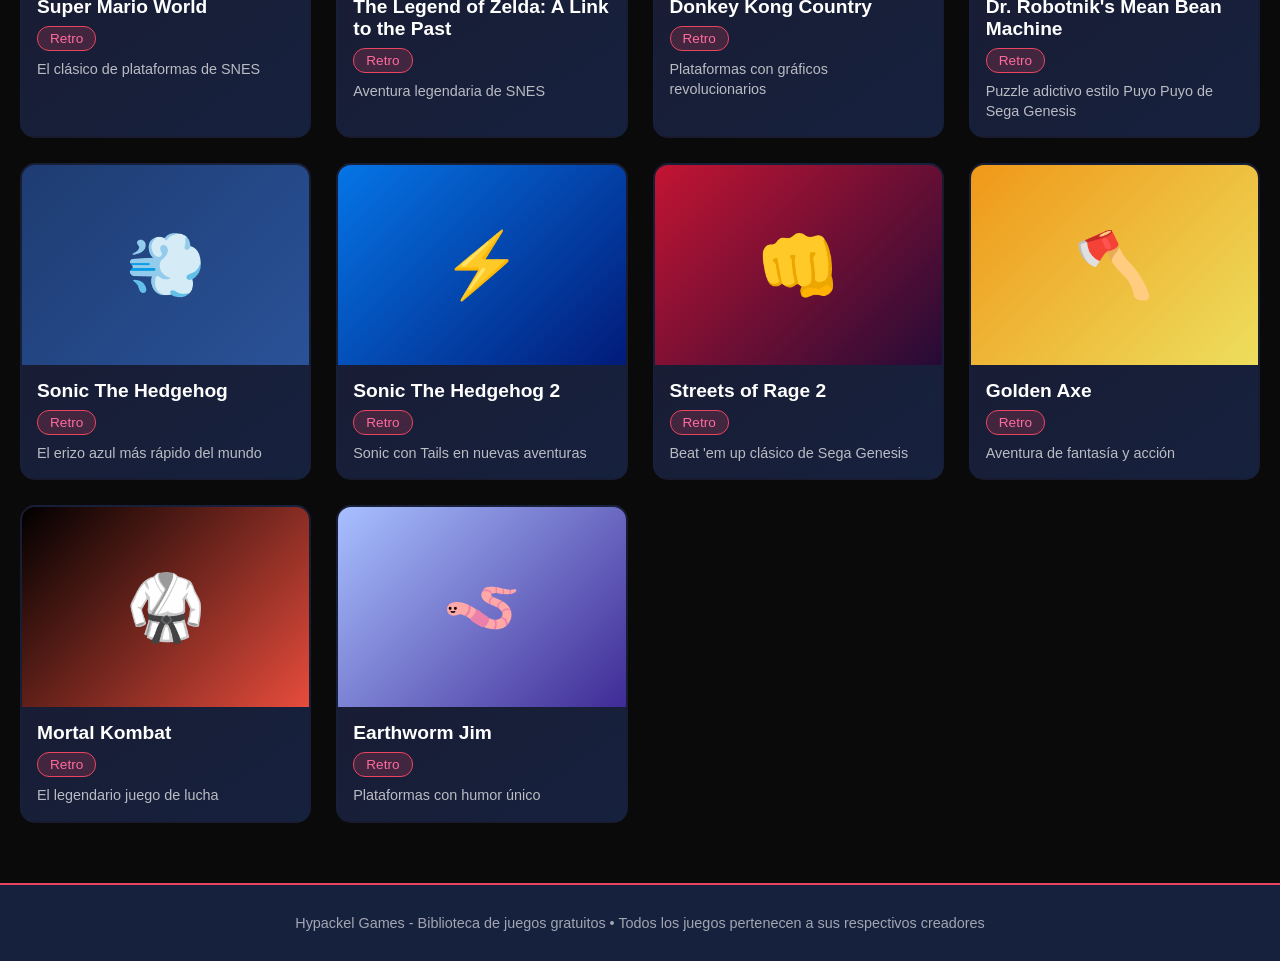
==== commit b78365e9: "Añadir categoría Retro con juegos de SNES y Sega Genesis - Añadidos 12 juegos retro clásicos - SNES:" ====
--- a/index.html
+++ b/index.html
@@ -19,6 +19,7 @@
             </div>
             <nav class="categories">
                 <button class="category-btn active" data-category="all">Todos</button>
+                <button class="category-btn" data-category="retro">🕹️ Retro</button>
                 <button class="category-btn" data-category="action">Acción</button>
                 <button class="category-btn" data-category="puzzle">Puzzle</button>
                 <button class="category-btn" data-category="sports">Deportes</button>
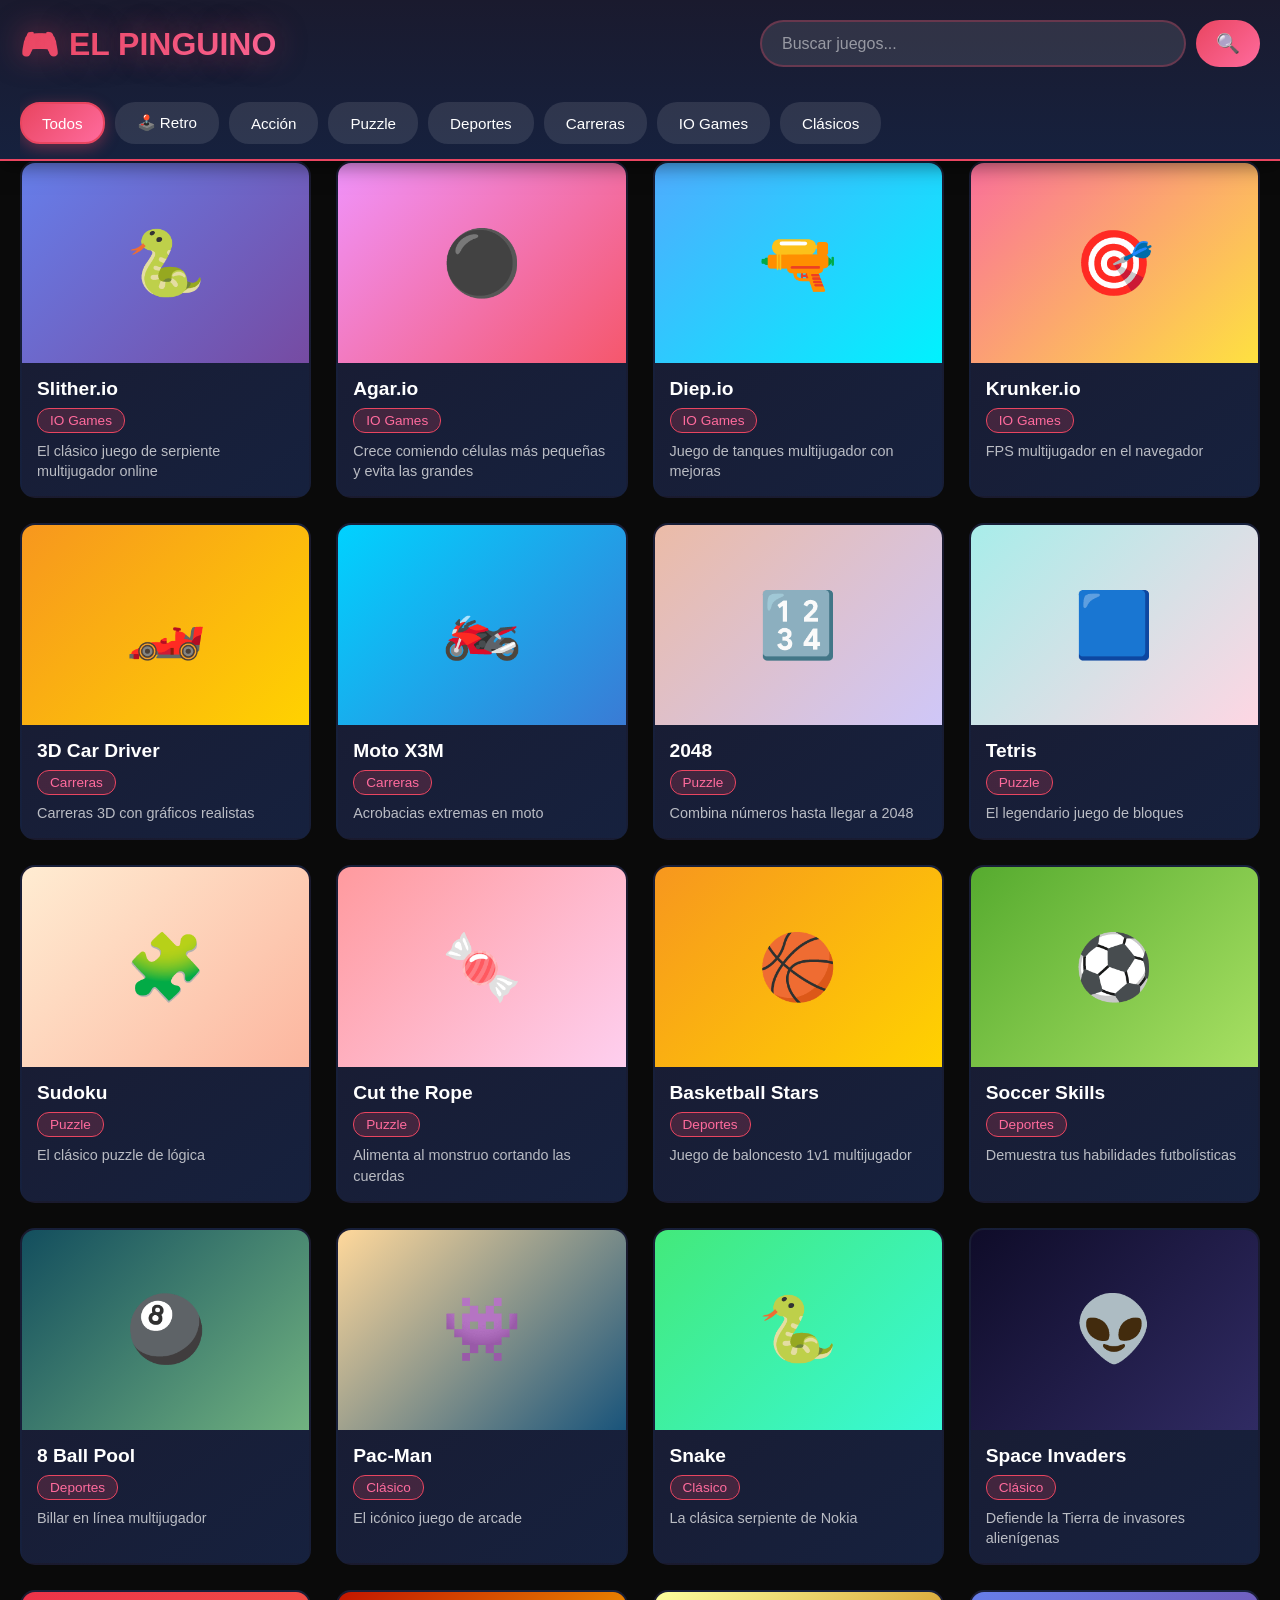
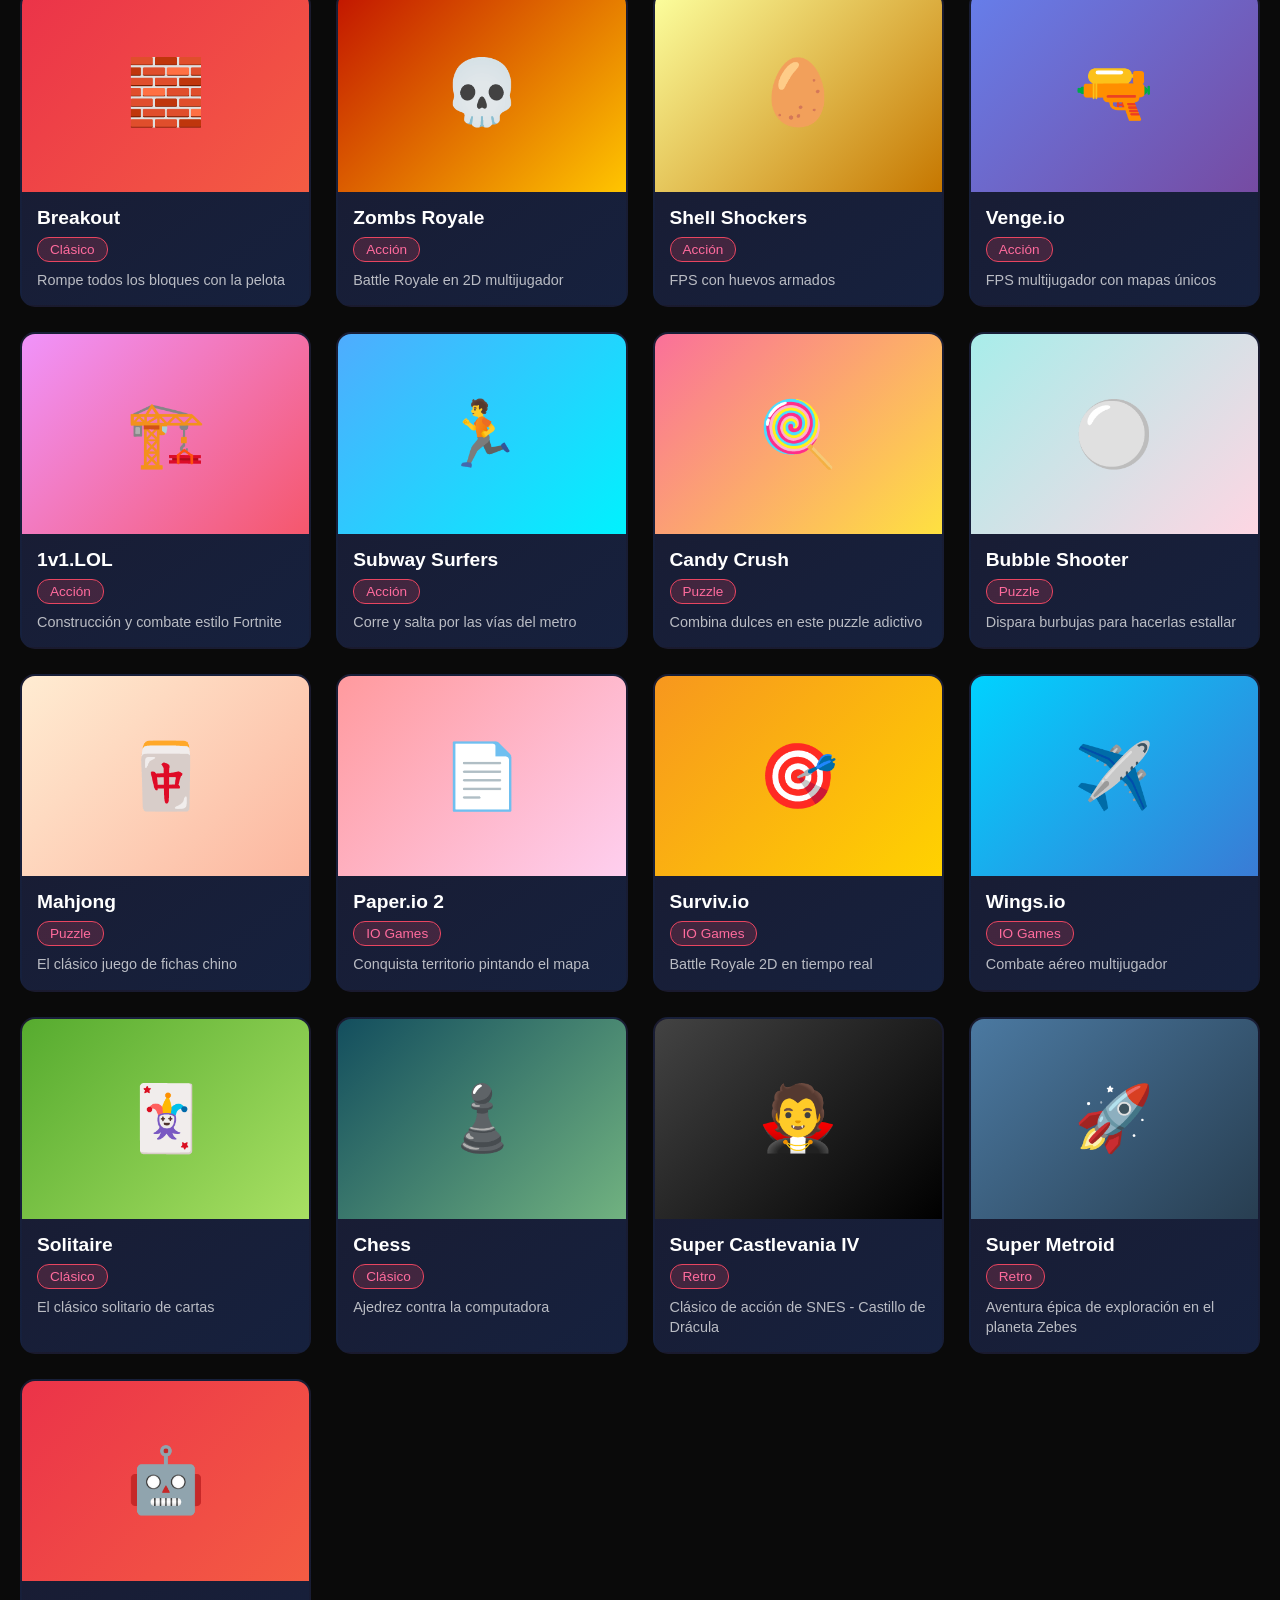
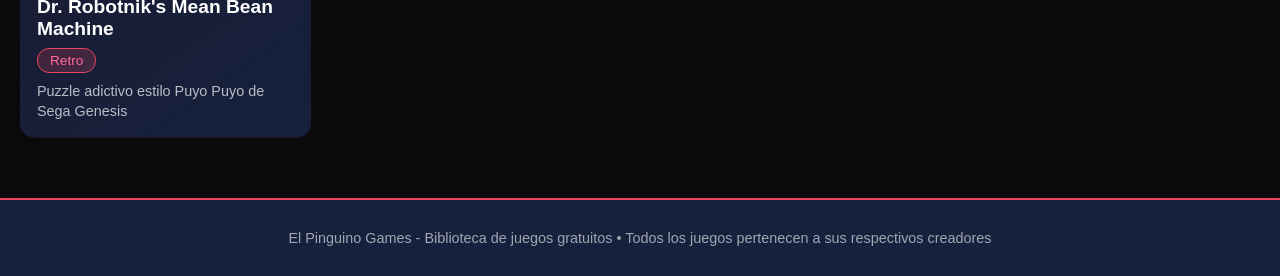
==== commit a15d3ad4: "Renombrar marca de Hypackel a El Pinguino en toda la aplicación" ====
--- a/index.html
+++ b/index.html
@@ -3,7 +3,7 @@
 <head>
     <meta charset="UTF-8">
     <meta name="viewport" content="width=device-width, initial-scale=1.0">
-    <title>Hypackel Games - Biblioteca de Juegos</title>
+    <title>El Pinguino Games - Biblioteca de Juegos</title>
     <link rel="stylesheet" href="styles.css">
 </head>
 <body>
@@ -11,7 +11,7 @@
     <header>
         <div class="container">
             <div class="header-content">
-                <h1 class="logo">🎮 HYPACKEL</h1>
+                <h1 class="logo">🎮 EL PINGUINO</h1>
                 <div class="search-container">
                     <input type="text" id="searchInput" placeholder="Buscar juegos..." class="search-input">
                     <button class="search-btn">🔍</button>
@@ -59,7 +59,7 @@
     <!-- Footer -->
     <footer>
         <div class="container">
-            <p>Hypackel Games - Biblioteca de juegos gratuitos • Todos los juegos pertenecen a sus respectivos creadores</p>
+            <p>El Pinguino Games - Biblioteca de juegos gratuitos • Todos los juegos pertenecen a sus respectivos creadores</p>
         </div>
     </footer>
 
